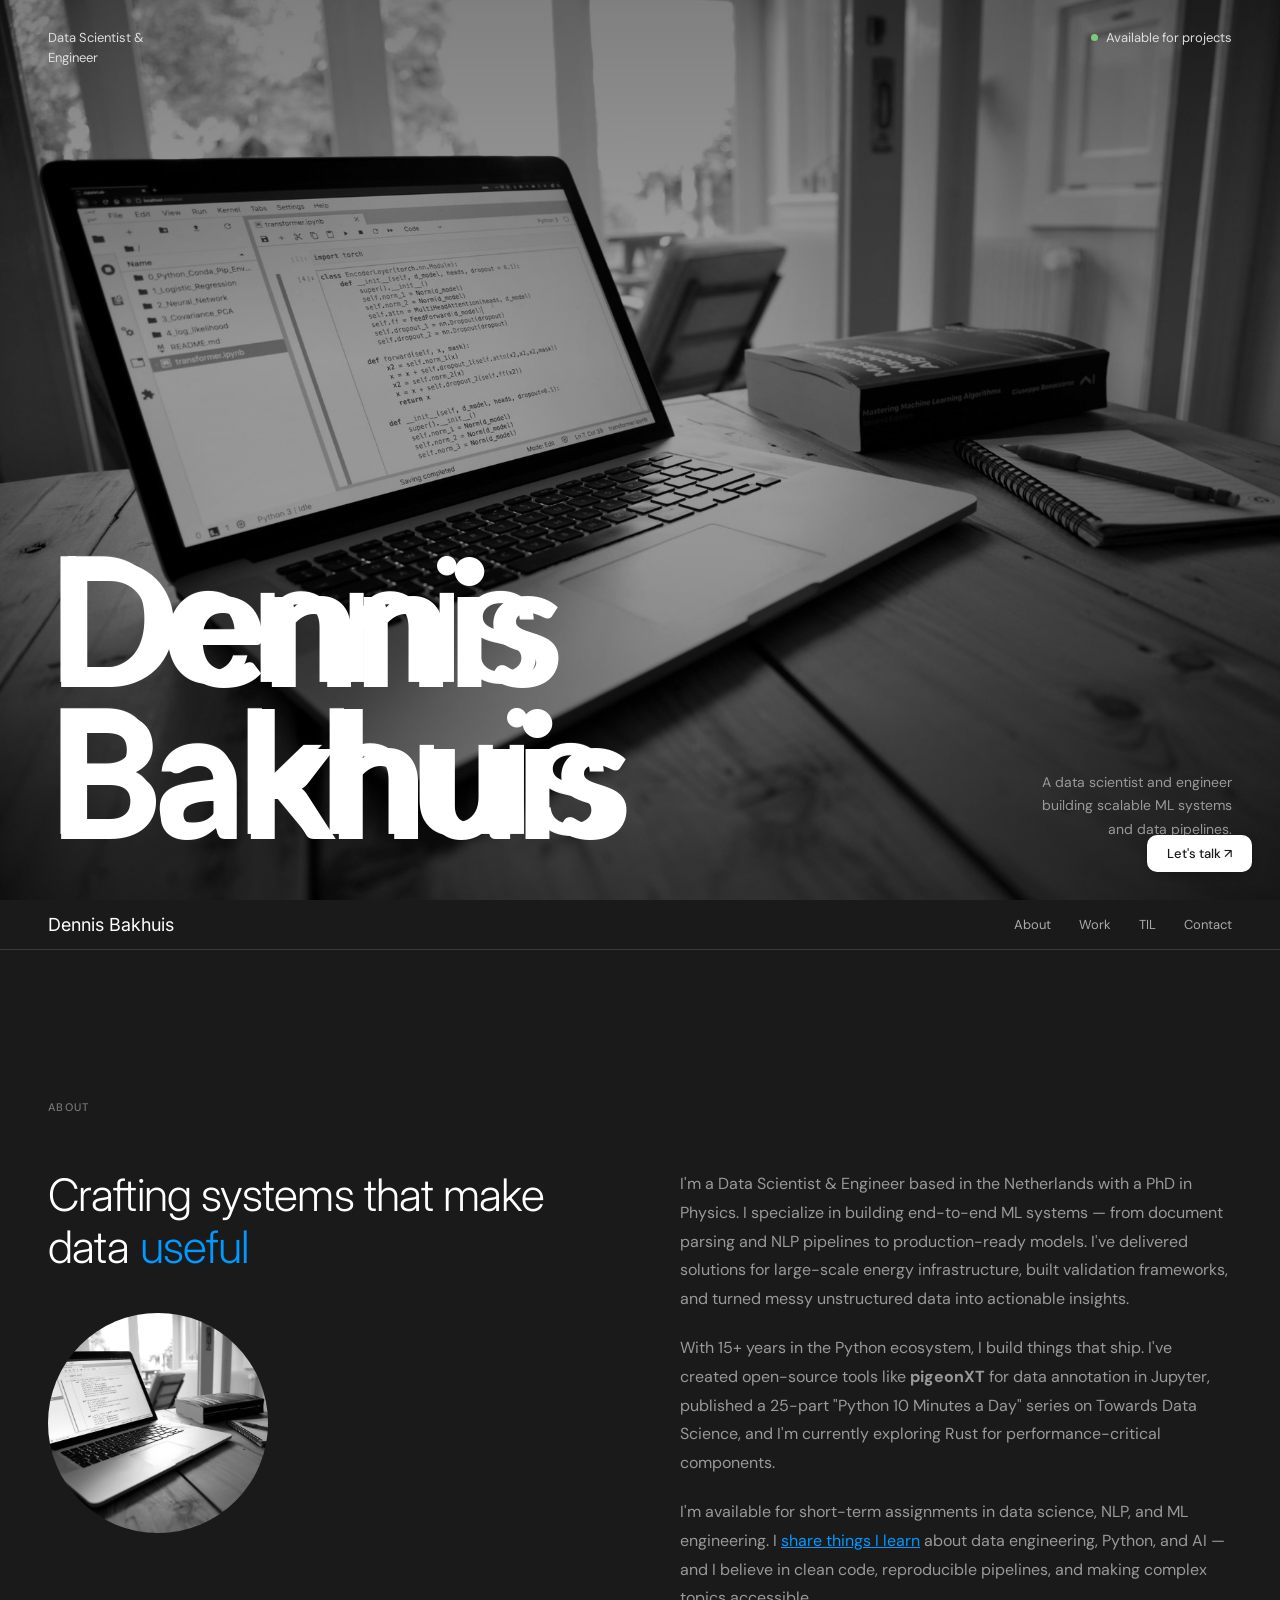
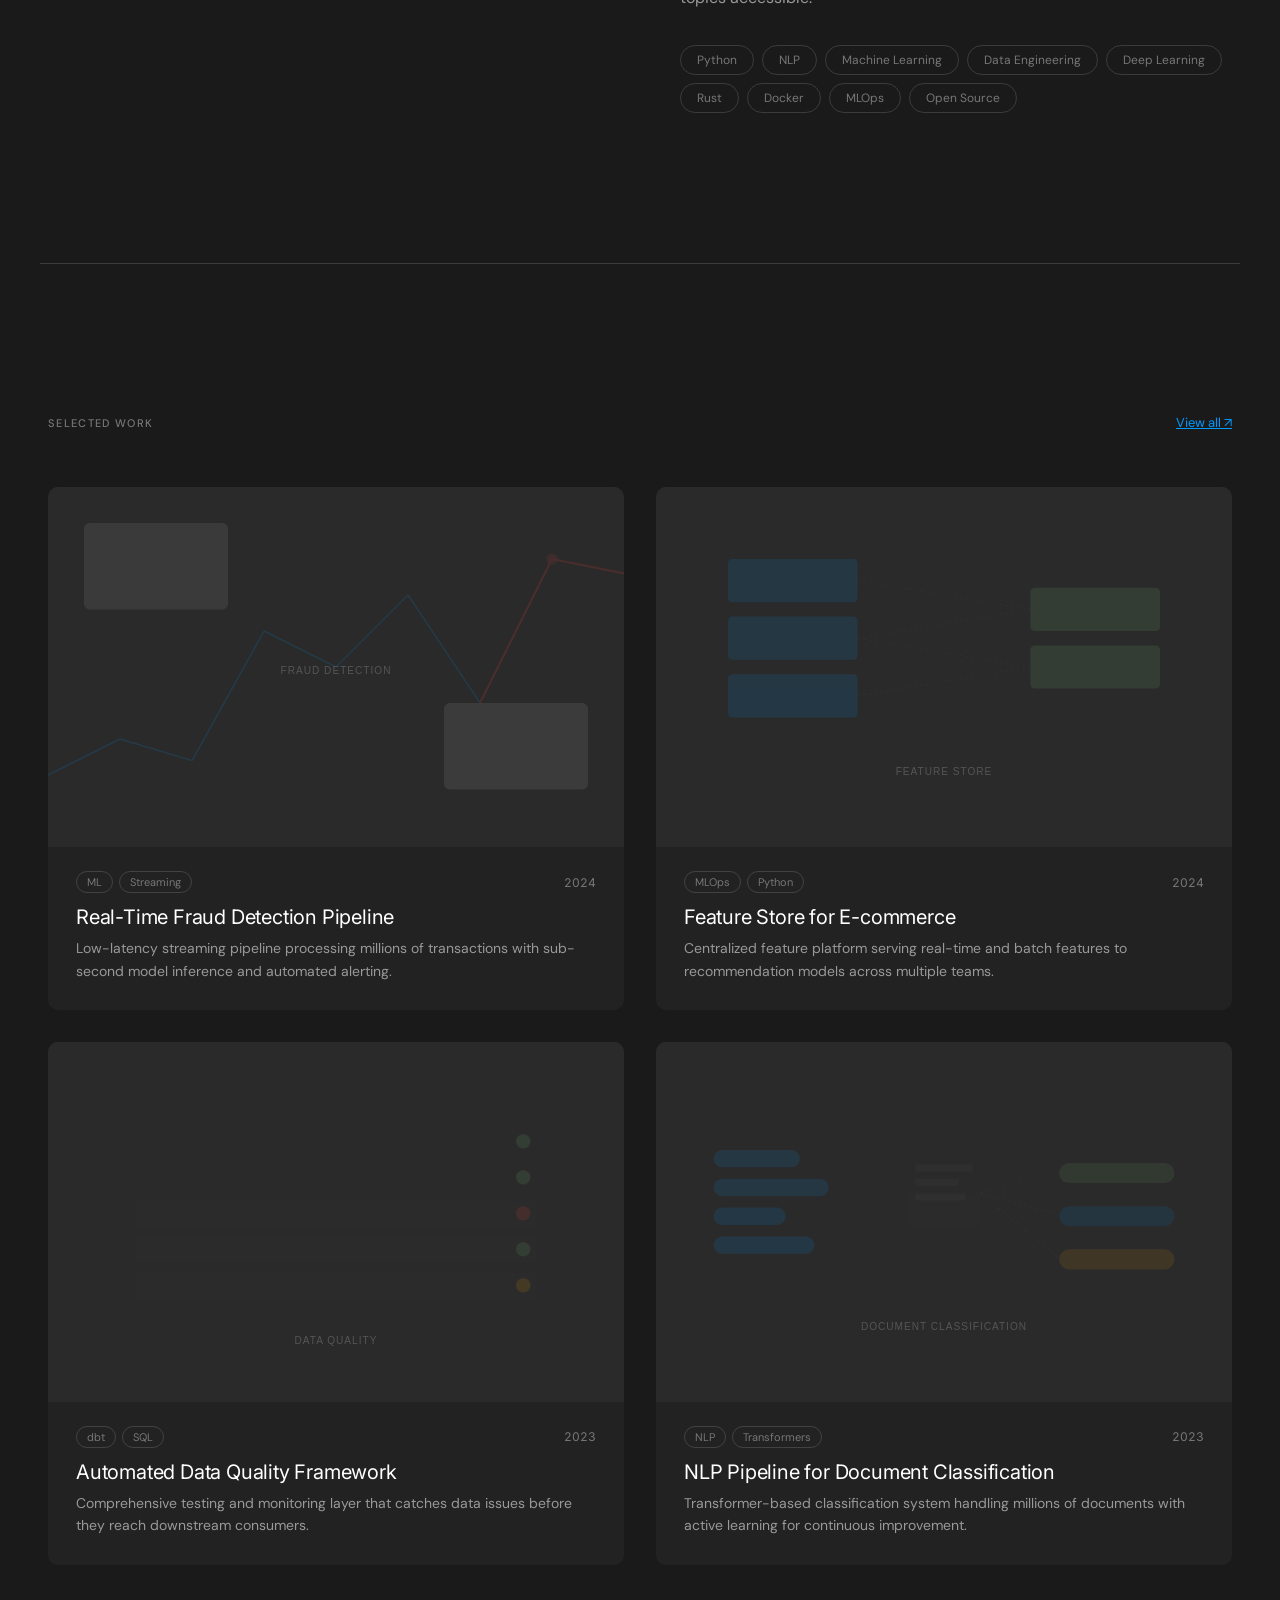
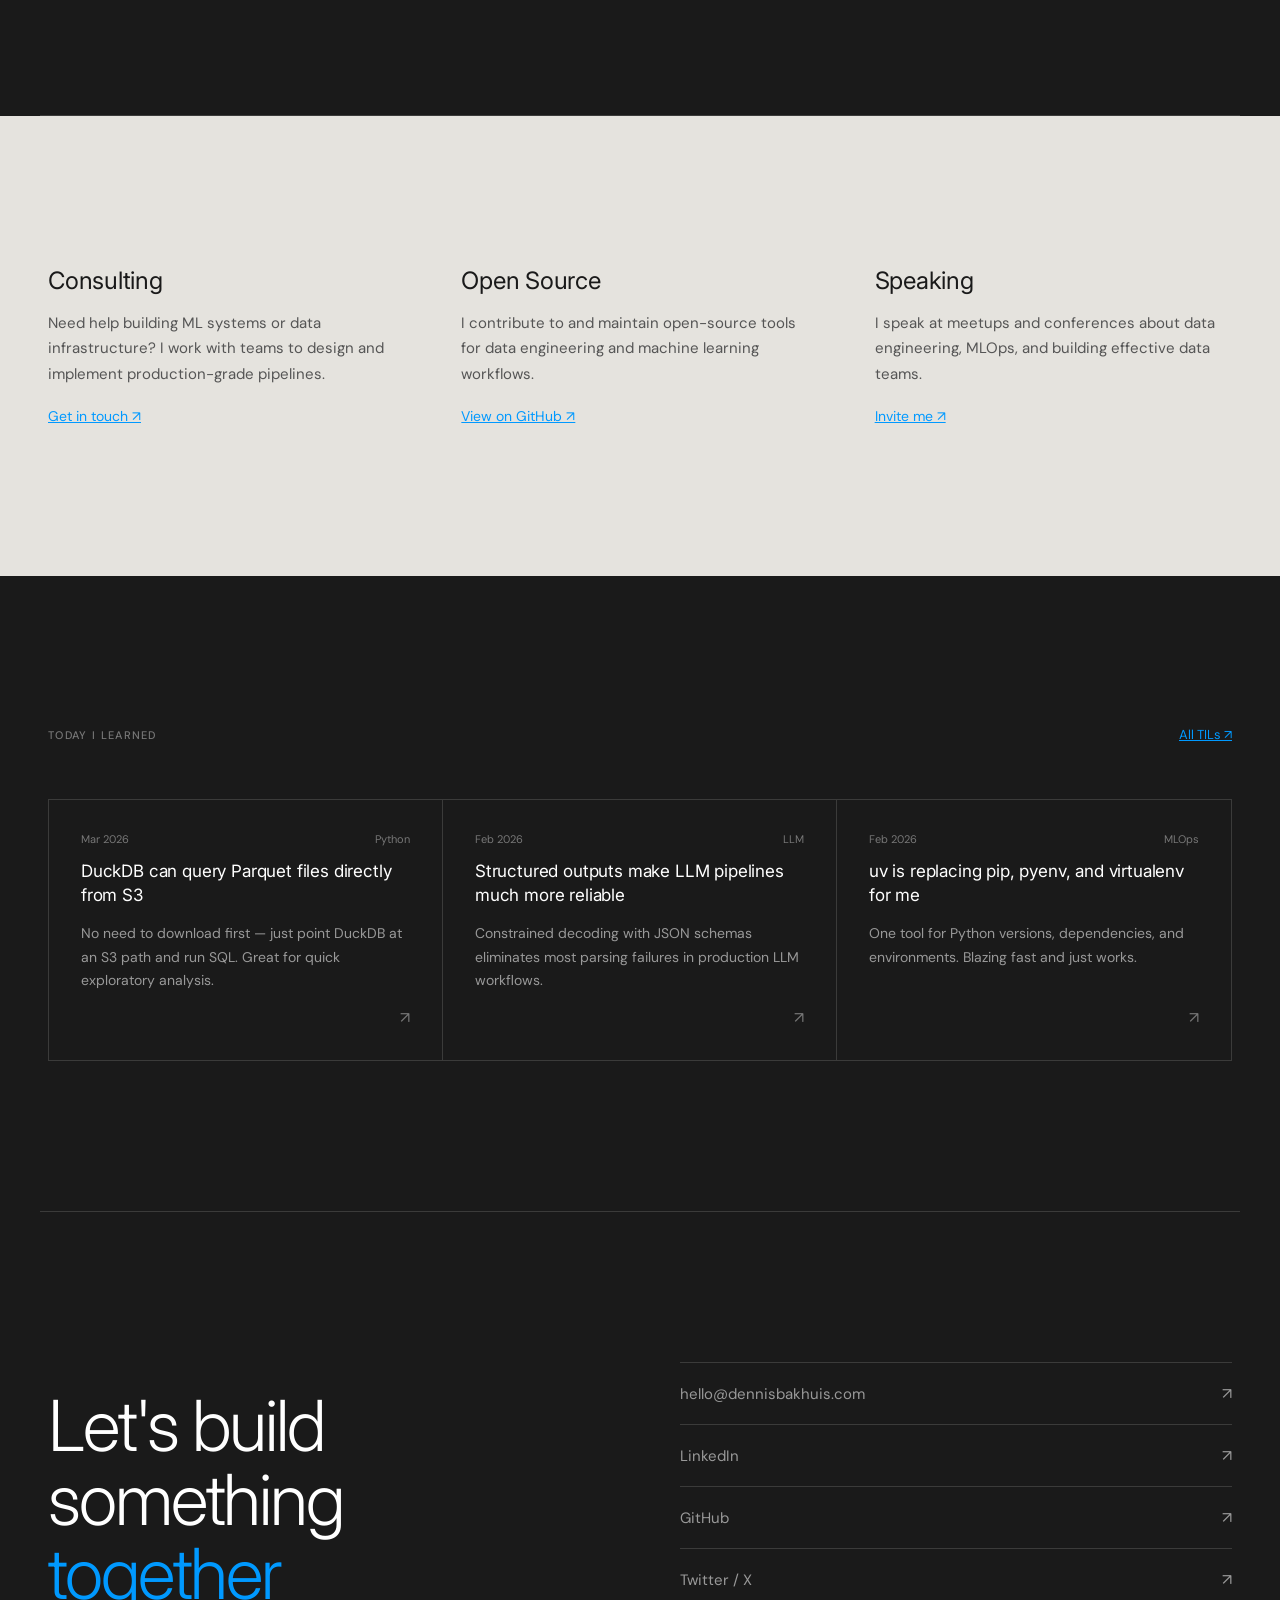
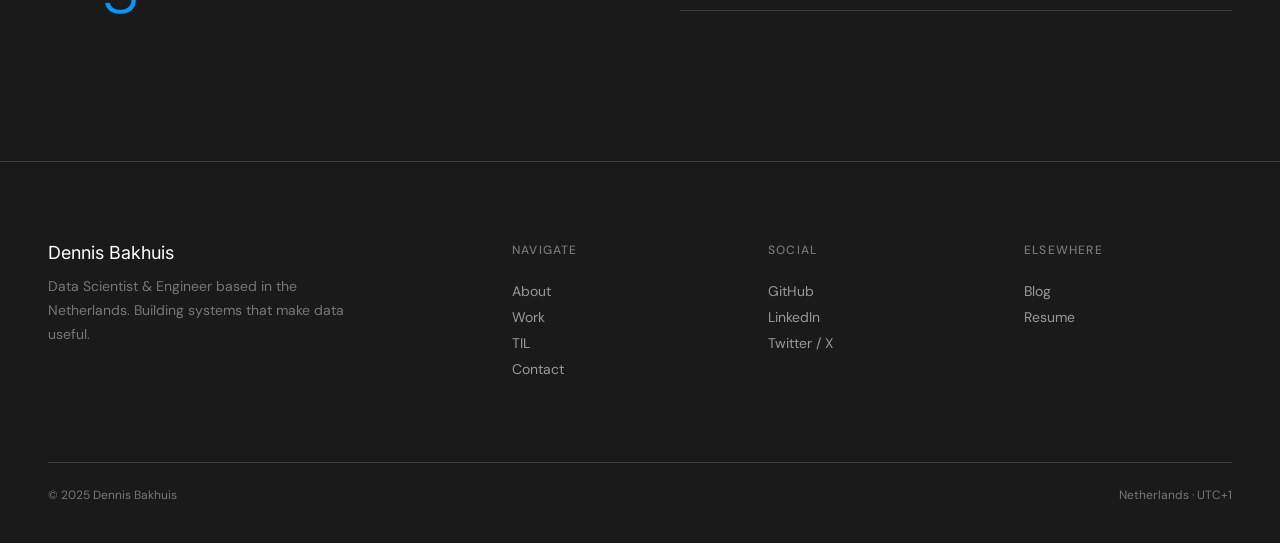
==== index.html @ e7765fc8 "Fix floating name Y position to use offset within nav element The navEndY was using absolute viewpor" ====
<!DOCTYPE html>
<html lang="en">
<head>
  <meta charset="UTF-8">
  <meta name="viewport" content="width=device-width, initial-scale=1.0">
  <title>Dennis Bakhuis</title>
  <link rel="preconnect" href="https://fonts.googleapis.com">
  <link href="https://fonts.googleapis.com/css2?family=DM+Sans:ital,wght@0,300;0,400;0,500;0,600;1,300&family=Inter:wght@300;400;500;600&family=Lato:wght@900&display=swap" rel="stylesheet">

  <style>
    *, *::before, *::after { margin: 0; padding: 0; box-sizing: border-box; }

    :root {
      --bg:      #1a1a1a;
      --bg-alt:  #222;
      --text:    #fff;
      --muted:   #777;
      --dim:     #999;
      --border:  rgba(229, 227, 222, 0.16);
      --accent:  #09f;
      --warm:    #e5e3de;
    }

    html { scroll-behavior: smooth; }

    body {
      background: #000;
      color: var(--text);
      font-family: 'DM Sans', -apple-system, BlinkMacSystemFont, sans-serif;
      -webkit-font-smoothing: antialiased;
      overflow-x: hidden;
    }

    a { color: inherit; text-decoration: none; }

    /* ─────────────────────────────────────────
       INTRO OVERLAY
    ───────────────────────────────────────── */
    .intro {
      position: fixed;
      inset: 0;
      z-index: 300;
      background: #fff;
      display: flex;
      align-items: center;
      justify-content: center;
      pointer-events: none;
      animation: introOut 0.5s ease-in 1.05s forwards;
    }

    .intro-name {
      font-family: 'Lato', sans-serif;
      font-size: clamp(28px, 5.5vw, 80px);
      font-weight: 900;
      letter-spacing: -0.03em;
      color: #111;
    }

    @keyframes introOut {
      to { opacity: 0; visibility: hidden; }
    }

    /* ─────────────────────────────────────────
       HERO
    ───────────────────────────────────────── */
    .hero {
      position: relative;
      height: 100vh;
      overflow: hidden;
      background: #000;
    }

    .strips {
      position: absolute;
      inset: 0;
      display: flex;
      gap: 0;
      z-index: 1;
    }

    .strip {
      flex: 1;
      height: 100%;
      overflow: hidden;
      transform: translateY(100%);
      position: relative;
    }

    .strip-img {
      position: absolute;
      top: 0;
      width: 300%;
      height: 100%;
      background: url('images/bg1.jpg') top left / cover no-repeat;
    }

    .strip:nth-child(1) .strip-img { left: 0; }
    .strip:nth-child(2) .strip-img { left: -100%; }
    .strip:nth-child(3) .strip-img { left: -200%; }

    .strips::after {
      content: '';
      position: absolute;
      inset: 0;
      z-index: 1;
      pointer-events: none;
      background: linear-gradient(
        to bottom,
        rgba(0, 0, 0, 0.5) 0%,
        rgba(0, 0, 0, 0.35) 40%,
        rgba(0, 0, 0, 0.55) 100%
      );
    }

    .strip:nth-child(1) {
      animation: stripUp 1.1s cubic-bezier(0.16, 1, 0.3, 1) 0.7s forwards;
    }
    .strip:nth-child(2) {
      animation: stripUp 1.1s cubic-bezier(0.16, 1, 0.3, 1) 1.15s forwards;
    }
    .strip:nth-child(3) {
      animation: stripUp 1.1s cubic-bezier(0.16, 1, 0.3, 1) 1.6s forwards;
    }

    @keyframes stripUp {
      to { transform: translateY(0); }
    }

    @keyframes stripRight {
      to { transform: translateX(0); }
    }

    /* Portrait: horizontal strips sliding from right to left */
    @media (orientation: portrait) {
      .strips {
        flex-direction: column;
      }
      .strip {
        flex: 1;
        width: 100%;
        height: auto;
        transform: translateX(100%);
      }
      .strip-img {
        width: 100%;
        height: 300%;
        top: 0;
        left: 0 !important;
      }
      .strip:nth-child(1) .strip-img { top: 0; }
      .strip:nth-child(2) .strip-img { top: -100%; }
      .strip:nth-child(3) .strip-img { top: -200%; }
      .strip:nth-child(1) { animation-name: stripRight; }
      .strip:nth-child(2) { animation-name: stripRight; }
      .strip:nth-child(3) { animation-name: stripRight; }
    }

    .hero-inner {
      position: absolute;
      inset: 0;
      z-index: 3;
      display: flex;
      flex-direction: column;
      justify-content: space-between;
      padding: 28px 48px 52px;
      max-width: 1296px;
      margin: 0 auto;
      opacity: 0;
      animation: fadeIn 0.8s ease 2.1s forwards;
    }

    @keyframes fadeIn {
      to { opacity: 1; }
    }

    /* ── Floating name (scroll transition) ── */
    .floating-name {
      position: fixed;
      top: 0;
      left: 0;
      z-index: 200;
      font-family: 'Inter', sans-serif;
      letter-spacing: -0.03em;
      color: var(--text);
      pointer-events: none;
      transform-origin: top left;
      will-change: transform;
      opacity: 0;
      animation: fadeIn 0.8s ease 2.1s forwards;
    }

    .floating-name .fn-line {
      display: block;
      white-space: nowrap;
    }

    body.fn-active .hero-name {
      visibility: hidden;
    }

    body.fn-active .nav-name {
      visibility: hidden;
    }

    /* ── Status bar ── */
    .status-bar {
      display: flex;
      justify-content: space-between;
      align-items: flex-start;
      font-size: 13px;
      color: #ddd;
      font-weight: 400;
      line-height: 1.5;
    }

    .status-avail {
      display: flex;
      align-items: center;
      gap: 8px;
      white-space: nowrap;
    }

    .dot {
      width: 7px; height: 7px;
      border-radius: 50%;
      background: #7ec87e;
      flex-shrink: 0;
      animation: pulse 2.5s ease-in-out infinite;
    }

    @keyframes pulse {
      0%, 100% { opacity: 1; }
      50%       { opacity: 0.35; }
    }

    /* ── Bottom: big name + tagline ── */
    .hero-bottom {
      display: flex;
      justify-content: space-between;
      align-items: flex-end;
    }

    .hero-name {
      font-family: 'Lato', sans-serif;
      font-size: clamp(72px, 13.5vw, 218px);
      font-weight: 900;
      line-height: 0.88;
      letter-spacing: -0.03em;
      color: var(--text);
    }

    .hero-tagline {
      font-size: 14px;
      color: var(--dim);
      line-height: 1.7;
      max-width: 280px;
      text-align: right;
      align-self: flex-end;
      margin-bottom: 6px;
    }


    /* ─────────────────────────────────────────
       PAGE
    ───────────────────────────────────────── */
    .page { background: var(--bg); }

    .container {
      max-width: 1200px;
      margin: 0 auto;
    }

    /* ── Sticky nav ── */
    .page-nav {
      position: sticky;
      top: 0;
      z-index: 50;
      background: var(--bg);
      border-bottom: 1px solid var(--border);
      padding: 14px 48px;
      font-size: 13px;
      color: var(--muted);
    }

    .page-nav .container {
      display: flex;
      justify-content: space-between;
      align-items: center;
    }

    .page-nav .nav-name {
      font-weight: 400;
      color: #fff;
      font-size: 1.385em;
      font-family: 'Inter', sans-serif;
    }

    .page-nav .nav-links { display: flex; gap: 28px; }
    .page-nav a { color: #aaa; transition: color 0.2s; }
    .page-nav a:hover { color: var(--text); }

    /* ── Divider ── */
    hr {
      border: none;
      border-top: 1px solid var(--border);
      max-width: 1200px;
      margin: 0 auto;
    }

    /* ── Sections ── */
    section { padding: 150px 48px; }
    section > .container { max-width: 1200px; margin: 0 auto; }

    .label {
      font-size: 11px;
      font-weight: 500;
      letter-spacing: 0.12em;
      text-transform: uppercase;
      color: var(--muted);
      margin-bottom: 56px;
    }

    /* ─────────────────────────────────────────
       ABOUT
    ───────────────────────────────────────── */
    .about-grid {
      display: grid;
      grid-template-columns: 1fr 1fr;
      gap: 80px;
      align-items: start;
    }

    .about-left h2 {
      font-family: 'Inter', sans-serif;
      font-size: clamp(32px, 3.5vw, 56px);
      font-weight: 300;
      line-height: 1.15;
      letter-spacing: -0.02em;
    }

    .about-left h2 span {
      color: var(--accent);
    }

    .about-portrait {
      width: 220px;
      height: 220px;
      border-radius: 50%;
      overflow: hidden;
      margin-top: 40px;
      background: var(--bg-alt);
    }

    .about-portrait img {
      width: 100%;
      height: 100%;
      object-fit: cover;
      filter: grayscale(100%);
    }

    .about-right p {
      font-size: 16px;
      line-height: 1.8;
      color: var(--dim);
      margin-bottom: 20px;
    }

    .about-right p a {
      color: var(--accent);
      text-decoration: underline;
    }

    .skills {
      display: flex;
      flex-wrap: wrap;
      gap: 8px;
      margin-top: 32px;
    }

    .skill {
      font-size: 12px;
      color: var(--muted);
      border: 1px solid var(--border);
      padding: 6px 16px;
      border-radius: 100px;
      transition: border-color 0.2s, color 0.2s;
    }

    .skill:hover {
      border-color: var(--dim);
      color: var(--text);
    }

    /* ─────────────────────────────────────────
       WORK
    ───────────────────────────────────────── */
    .section-header {
      display: flex;
      justify-content: space-between;
      align-items: center;
      margin-bottom: 56px;
    }

    .section-header .label { margin-bottom: 0; }

    .view-all {
      font-size: 13px;
      color: var(--accent);
      text-decoration: underline;
      transition: color 0.2s;
    }

    .view-all:hover { color: var(--text); }

    .work-grid {
      display: grid;
      grid-template-columns: repeat(2, 1fr);
      gap: 32px;
    }

    .work-card {
      background: var(--bg-alt);
      border-radius: 10px;
      overflow: hidden;
      transition: transform 0.3s ease, box-shadow 0.3s ease;
      cursor: pointer;
    }

    .work-card:hover {
      transform: translateY(-4px);
      box-shadow: 0 12px 40px rgba(0,0,0,0.4);
    }

    .work-card-image {
      width: 100%;
      aspect-ratio: 16 / 10;
      overflow: hidden;
    }

    .work-card-image img {
      width: 100%;
      height: 100%;
      object-fit: cover;
      transition: transform 0.4s ease;
    }

    .work-card:hover .work-card-image img {
      transform: scale(1.03);
    }

    .work-card-body {
      padding: 24px 28px 28px;
    }

    .work-card-meta {
      display: flex;
      justify-content: space-between;
      align-items: center;
      margin-bottom: 12px;
    }

    .work-card-meta .chips { display: flex; gap: 6px; }

    .chip {
      font-size: 11px;
      color: var(--muted);
      border: 1px solid var(--border);
      padding: 3px 10px;
      border-radius: 100px;
    }

    .work-card-meta .year {
      font-size: 12px;
      color: var(--muted);
      font-family: 'Inter', monospace;
      font-variant-numeric: tabular-nums;
    }

    .work-card h3 {
      font-family: 'Inter', sans-serif;
      font-size: 20px;
      font-weight: 400;
      letter-spacing: -0.01em;
      margin-bottom: 8px;
    }

    .work-card p {
      font-size: 14px;
      line-height: 1.6;
      color: var(--dim);
    }

    /* ─────────────────────────────────────────
       CTA / HIGHLIGHT SECTION (warm beige)
    ───────────────────────────────────────── */
    .cta-section {
      background: var(--warm);
      color: #1a1a1a;
      padding: 150px 48px;
    }

    .cta-inner {
      max-width: 1200px;
      margin: 0 auto;
      display: grid;
      grid-template-columns: repeat(3, 1fr);
      gap: 56px;
    }

    .cta-card h3 {
      font-family: 'Inter', sans-serif;
      font-size: 24px;
      font-weight: 400;
      letter-spacing: -0.01em;
      margin-bottom: 16px;
    }

    .cta-card p {
      font-size: 15px;
      line-height: 1.7;
      color: #555;
    }

    .cta-card a {
      display: inline-block;
      margin-top: 20px;
      font-size: 14px;
      color: var(--accent);
      text-decoration: underline;
    }

    .cta-card a:hover { color: #1a1a1a; }

    /* ─────────────────────────────────────────
       TIL (TODAY I LEARNED)
    ───────────────────────────────────────── */
    .writing-grid {
      display: grid;
      grid-template-columns: repeat(3, 1fr);
      border: 1px solid var(--border);
    }

    .writing-card {
      padding: 32px;
      display: flex;
      flex-direction: column;
      gap: 14px;
      border-right: 1px solid var(--border);
      cursor: pointer;
      transition: background 0.2s;
    }

    .writing-card:last-child { border-right: none; }
    .writing-card:hover { background: rgba(255,255,255,0.03); }

    .card-meta {
      display: flex;
      justify-content: space-between;
      font-size: 11px;
      color: var(--muted);
    }

    .writing-card h3 {
      font-family: 'Inter', sans-serif;
      font-size: 17px;
      font-weight: 400;
      line-height: 1.4;
      letter-spacing: -0.01em;
    }

    .writing-card p {
      font-size: 14px;
      color: var(--dim);
      line-height: 1.7;
    }

    .card-arrow {
      margin-top: auto;
      font-size: 16px;
      color: var(--muted);
      align-self: flex-end;
      transition: transform 0.2s;
    }

    .writing-card:hover .card-arrow { transform: translate(3px, -3px); }

    /* ─────────────────────────────────────────
       CONTACT
    ───────────────────────────────────────── */
    .contact-grid {
      display: grid;
      grid-template-columns: 1fr 1fr;
      gap: 80px;
      align-items: end;
    }

    .contact-grid h2 {
      font-family: 'Inter', sans-serif;
      font-size: clamp(40px, 5.5vw, 80px);
      font-weight: 300;
      line-height: 1.05;
      letter-spacing: -0.03em;
    }

    .contact-grid h2 span { color: var(--accent); }

    .contact-links { display: flex; flex-direction: column; }

    .contact-link {
      display: flex;
      justify-content: space-between;
      align-items: center;
      padding: 20px 0;
      border-top: 1px solid var(--border);
      font-size: 15px;
      color: var(--dim);
      transition: color 0.2s;
    }

    .contact-link:last-child { border-bottom: 1px solid var(--border); }
    .contact-link:hover { color: var(--text); }

    .contact-link .arrow {
      font-size: 16px;
      transition: transform 0.2s;
    }

    .contact-link:hover .arrow { transform: translate(3px, -3px); }

    /* ─────────────────────────────────────────
       FOOTER
    ───────────────────────────────────────── */
    footer {
      padding: 80px 48px 40px;
      border-top: 1px solid var(--border);
      background: var(--bg);
    }

    footer .container {
      max-width: 1200px;
      margin: 0 auto;
    }

    .footer-top {
      display: grid;
      grid-template-columns: 2fr 1fr 1fr 1fr;
      gap: 48px;
      margin-bottom: 80px;
    }

    .footer-brand h3 {
      font-family: 'Inter', sans-serif;
      font-size: 18px;
      font-weight: 400;
      margin-bottom: 12px;
    }

    .footer-brand p {
      font-size: 14px;
      color: var(--muted);
      line-height: 1.7;
      max-width: 300px;
    }

    .footer-col h4 {
      font-size: 12px;
      font-weight: 500;
      letter-spacing: 0.1em;
      text-transform: uppercase;
      color: var(--muted);
      margin-bottom: 20px;
    }

    .footer-col a {
      display: block;
      font-size: 14px;
      color: var(--dim);
      padding: 4px 0;
      transition: color 0.2s;
    }

    .footer-col a:hover { color: var(--text); }

    .footer-bottom {
      display: flex;
      justify-content: space-between;
      align-items: center;
      padding-top: 24px;
      border-top: 1px solid var(--border);
      font-size: 12px;
      color: var(--muted);
    }

    .footer-bottom a {
      color: var(--accent);
      text-decoration: underline;
    }

    /* ─────────────────────────────────────────
       FIXED CTA BUTTON (bottom-right)
    ───────────────────────────────────────── */
    .fixed-cta {
      position: fixed;
      bottom: 28px;
      right: 28px;
      z-index: 100;
      background: #fff;
      color: #1a1a1a;
      font-size: 13px;
      font-weight: 500;
      padding: 10px 20px;
      border-radius: 10px;
      box-shadow: 0 2px 8px rgba(0,0,0,0.25);
      text-decoration: none;
      transition: transform 0.2s, box-shadow 0.2s;
      opacity: 0;
      animation: fadeIn 0.5s ease 3s forwards;
    }

    .fixed-cta:hover {
      transform: translateY(-2px);
      box-shadow: 0 4px 16px rgba(0,0,0,0.35);
    }

    /* ─────────────────────────────────────────
       SCROLL ANIMATIONS
    ───────────────────────────────────────── */
    .reveal {
      opacity: 0;
      transform: translateY(30px);
      transition: opacity 0.7s ease, transform 0.7s ease;
    }

    .reveal.visible {
      opacity: 1;
      transform: translateY(0);
    }

    /* ─────────────────────────────────────────
       RESPONSIVE
    ───────────────────────────────────────── */
    @media (max-width: 1200px) {
      .work-grid { grid-template-columns: repeat(2, 1fr); }
      .cta-inner { gap: 40px; }
    }

    @media (max-width: 810px) {
      section { padding: 100px 32px; }
      .cta-section { padding: 100px 32px; }
      hr { margin: 0 auto; }
      .page-nav { padding: 14px 32px; }
      .page-nav .nav-links { display: none; }
      .hero-inner { padding: 24px 32px 44px; }

      .about-grid { grid-template-columns: 1fr; gap: 40px; }
      .work-grid { grid-template-columns: 1fr; }
      .writing-grid { grid-template-columns: 1fr; }
      .writing-card { border-right: none; border-bottom: 1px solid var(--border); }
      .writing-card:last-child { border-bottom: none; }
      .contact-grid { grid-template-columns: 1fr; gap: 40px; }
      .cta-inner { grid-template-columns: 1fr; gap: 48px; }
      .footer-top { grid-template-columns: 1fr 1fr; gap: 40px; }
    }

    @media (max-width: 600px) {
      .hero-inner { padding: 20px 24px 40px; }
      .hero-name  { font-size: clamp(52px, 14vw, 100px); }
      .hero-tagline { display: none; }

      section { padding: 80px 24px; }
      .cta-section { padding: 80px 24px; }
      hr { margin: 0 auto; }
      .page-nav { padding: 14px 24px; }

      .footer-top { grid-template-columns: 1fr; gap: 32px; }
      footer { padding: 48px 24px 32px; }
      .footer-bottom { flex-direction: column; gap: 8px; }

      .fixed-cta { bottom: 16px; right: 16px; }
    }
  </style>
</head>
<body>

  <!-- ── Intro overlay ── -->
  <div class="intro">
    <span class="intro-name">Dennis Bakhuis</span>
  </div>

  <!-- ── Hero ── -->
  <div class="hero">
    <div class="strips">
      <div class="strip"><div class="strip-img"></div></div>
      <div class="strip"><div class="strip-img"></div></div>
      <div class="strip"><div class="strip-img"></div></div>
    </div>

    <div class="hero-inner">
      <div class="status-bar">
        <span class="status-role">Data Scientist &amp;<br>Engineer</span>
        <span class="status-avail"><span class="dot"></span>Available for projects</span>
      </div>

      <div class="hero-bottom">
        <h1 class="hero-name">Dennis<br>Bakhuis</h1>
        <p class="hero-tagline">A data scientist and engineer<br>building scalable ML systems<br>and data pipelines.</p>
      </div>
    </div>

  </div>

  <!-- ── Floating name for scroll transition ── -->
  <div class="floating-name">
    <span class="fn-line fn-line1">Dennis</span>
    <span class="fn-line fn-line2">Bakhuis</span>
  </div>

  <!-- ── Page content ── -->
  <div class="page">

    <nav class="page-nav">
      <div class="container">
        <span class="nav-name">Dennis Bakhuis</span>
        <div class="nav-links">
          <a href="#about">About</a>
          <a href="#work">Work</a>
          <a href="#til">TIL</a>
          <a href="#contact">Contact</a>
        </div>
      </div>
    </nav>

    <!-- ── About ── -->
    <section id="about">
      <div class="container">
      <div class="label reveal">About</div>
      <div class="about-grid">
        <div class="about-left reveal">
          <h2>Crafting systems that make data <span>useful</span></h2>
          <div class="about-portrait">
            <img src="images/bg1.jpg" alt="Dennis Bakhuis">
          </div>
        </div>
        <div class="about-right reveal">
          <p>I'm a Data Scientist &amp; Engineer based in the Netherlands with a PhD in Physics. I specialize in building end-to-end ML systems — from document parsing and NLP pipelines to production-ready models. I've delivered solutions for large-scale energy infrastructure, built validation frameworks, and turned messy unstructured data into actionable insights.</p>
          <p>With 15+ years in the Python ecosystem, I build things that ship. I've created open-source tools like <strong>pigeonXT</strong> for data annotation in Jupyter, published a 25-part "Python 10 Minutes a Day" series on Towards Data Science, and I'm currently exploring Rust for performance-critical components.</p>
          <p>I'm available for short-term assignments in data science, NLP, and ML engineering. I <a href="#til">share things I learn</a> about data engineering, Python, and AI — and I believe in clean code, reproducible pipelines, and making complex topics accessible.</p>
          <div class="skills">
            <span class="skill">Python</span>
            <span class="skill">NLP</span>
            <span class="skill">Machine Learning</span>
            <span class="skill">Data Engineering</span>
            <span class="skill">Deep Learning</span>
            <span class="skill">Rust</span>
            <span class="skill">Docker</span>
            <span class="skill">MLOps</span>
            <span class="skill">Open Source</span>
          </div>
        </div>
      </div>
      </div>
    </section>

    <hr>

    <!-- ── Work ── -->
    <section id="work">
      <div class="container">
      <div class="section-header reveal">
        <div class="label">Selected Work</div>
        <a href="#" class="view-all">View all ↗</a>
      </div>
      <div class="work-grid">
        <div class="work-card reveal">
          <div class="work-card-image">
            <img src="images/work-fraud.svg" alt="Fraud Detection Pipeline">
          </div>
          <div class="work-card-body">
            <div class="work-card-meta">
              <div class="chips"><span class="chip">ML</span><span class="chip">Streaming</span></div>
              <span class="year">2024</span>
            </div>
            <h3>Real-Time Fraud Detection Pipeline</h3>
            <p>Low-latency streaming pipeline processing millions of transactions with sub-second model inference and automated alerting.</p>
          </div>
        </div>
        <div class="work-card reveal">
          <div class="work-card-image">
            <img src="images/work-features.svg" alt="Feature Store">
          </div>
          <div class="work-card-body">
            <div class="work-card-meta">
              <div class="chips"><span class="chip">MLOps</span><span class="chip">Python</span></div>
              <span class="year">2024</span>
            </div>
            <h3>Feature Store for E-commerce</h3>
            <p>Centralized feature platform serving real-time and batch features to recommendation models across multiple teams.</p>
          </div>
        </div>
        <div class="work-card reveal">
          <div class="work-card-image">
            <img src="images/work-quality.svg" alt="Data Quality Framework">
          </div>
          <div class="work-card-body">
            <div class="work-card-meta">
              <div class="chips"><span class="chip">dbt</span><span class="chip">SQL</span></div>
              <span class="year">2023</span>
            </div>
            <h3>Automated Data Quality Framework</h3>
            <p>Comprehensive testing and monitoring layer that catches data issues before they reach downstream consumers.</p>
          </div>
        </div>
        <div class="work-card reveal">
          <div class="work-card-image">
            <img src="images/work-nlp.svg" alt="NLP Pipeline">
          </div>
          <div class="work-card-body">
            <div class="work-card-meta">
              <div class="chips"><span class="chip">NLP</span><span class="chip">Transformers</span></div>
              <span class="year">2023</span>
            </div>
            <h3>NLP Pipeline for Document Classification</h3>
            <p>Transformer-based classification system handling millions of documents with active learning for continuous improvement.</p>
          </div>
        </div>
      </div>
      </div>
    </section>

    <hr>

    <!-- ── CTA / Highlight section (warm beige) ── -->
    <div class="cta-section">
      <div class="cta-inner">
        <div class="cta-card reveal">
          <h3>Consulting</h3>
          <p>Need help building ML systems or data infrastructure? I work with teams to design and implement production-grade pipelines.</p>
          <a href="#contact">Get in touch ↗</a>
        </div>
        <div class="cta-card reveal">
          <h3>Open Source</h3>
          <p>I contribute to and maintain open-source tools for data engineering and machine learning workflows.</p>
          <a href="https://github.com/dennisbakhuis" target="_blank" rel="noopener">View on GitHub ↗</a>
        </div>
        <div class="cta-card reveal">
          <h3>Speaking</h3>
          <p>I speak at meetups and conferences about data engineering, MLOps, and building effective data teams.</p>
          <a href="#contact">Invite me ↗</a>
        </div>
      </div>
    </div>

    <!-- ── TIL (Today I Learned) ── -->
    <section id="til">
      <div class="container">
      <div class="section-header reveal">
        <div class="label">Today I Learned</div>
        <a href="#" class="view-all">All TILs ↗</a>
      </div>
      <div class="writing-grid reveal">
        <div class="writing-card">
          <div class="card-meta"><span>Mar 2026</span><span>Python</span></div>
          <h3>DuckDB can query Parquet files directly from S3</h3>
          <p>No need to download first — just point DuckDB at an S3 path and run SQL. Great for quick exploratory analysis.</p>
          <span class="card-arrow">↗</span>
        </div>
        <div class="writing-card">
          <div class="card-meta"><span>Feb 2026</span><span>LLM</span></div>
          <h3>Structured outputs make LLM pipelines much more reliable</h3>
          <p>Constrained decoding with JSON schemas eliminates most parsing failures in production LLM workflows.</p>
          <span class="card-arrow">↗</span>
        </div>
        <div class="writing-card">
          <div class="card-meta"><span>Feb 2026</span><span>MLOps</span></div>
          <h3>uv is replacing pip, pyenv, and virtualenv for me</h3>
          <p>One tool for Python versions, dependencies, and environments. Blazing fast and just works.</p>
          <span class="card-arrow">↗</span>
        </div>
      </div>
      </div>
    </section>

    <hr>

    <!-- ── Contact ── -->
    <section id="contact">
      <div class="container">
      <div class="contact-grid reveal">
        <h2>Let's build<br>something<br><span>together</span></h2>
        <div class="contact-links">
          <a class="contact-link" href="mailto:hello@dennisbakhuis.com">
            <span>hello@dennisbakhuis.com</span><span class="arrow">↗</span>
          </a>
          <a class="contact-link" href="https://linkedin.com/in/dennisbakhuis" target="_blank" rel="noopener">
            <span>LinkedIn</span><span class="arrow">↗</span>
          </a>
          <a class="contact-link" href="https://github.com/dennisbakhuis" target="_blank" rel="noopener">
            <span>GitHub</span><span class="arrow">↗</span>
          </a>
          <a class="contact-link" href="https://twitter.com/dennisbakhuis" target="_blank" rel="noopener">
            <span>Twitter / X</span><span class="arrow">↗</span>
          </a>
        </div>
      </div>
      </div>
    </section>

    <!-- ── Footer ── -->
    <footer>
      <div class="container">
      <div class="footer-top">
        <div class="footer-brand">
          <h3>Dennis Bakhuis</h3>
          <p>Data Scientist & Engineer based in the Netherlands. Building systems that make data useful.</p>
        </div>
        <div class="footer-col">
          <h4>Navigate</h4>
          <a href="#about">About</a>
          <a href="#work">Work</a>
          <a href="#til">TIL</a>
          <a href="#contact">Contact</a>
        </div>
        <div class="footer-col">
          <h4>Social</h4>
          <a href="https://github.com/dennisbakhuis" target="_blank" rel="noopener">GitHub</a>
          <a href="https://linkedin.com/in/dennisbakhuis" target="_blank" rel="noopener">LinkedIn</a>
          <a href="https://twitter.com/dennisbakhuis" target="_blank" rel="noopener">Twitter / X</a>
        </div>
        <div class="footer-col">
          <h4>Elsewhere</h4>
          <a href="#">Blog</a>
          <a href="#">Resume</a>
        </div>
      </div>
      <div class="footer-bottom">
        <span>© 2025 Dennis Bakhuis</span>
        <span>Netherlands · UTC+1</span>
      </div>
      </div>
    </footer>

  </div>

  <!-- ── Fixed CTA button ── -->
  <a class="fixed-cta" href="#contact">Let's talk ↗</a>

  <!-- ── Scripts ── -->
  <script>
    // Remove intro overlay after animation finishes (prevents replays on hot-reload)
    (function() {
      var intro = document.querySelector('.intro');
      if (intro) {
        intro.addEventListener('animationend', function() {
          intro.remove();
        });
      }
    })();

    // Clock

    // Scroll reveal
    const observer = new IntersectionObserver((entries) => {
      entries.forEach(entry => {
        if (entry.isIntersecting) {
          entry.target.classList.add('visible');
        }
      });
    }, { threshold: 0.1 });

    document.querySelectorAll('.reveal').forEach(el => observer.observe(el));

    // Floating name scroll transition
    (function() {
      var floating = document.querySelector('.floating-name');
      var line1 = floating.querySelector('.fn-line1');
      var line2 = floating.querySelector('.fn-line2');
      var heroName = document.querySelector('.hero-name');
      var hero = document.querySelector('.hero');
      var pageNav = document.querySelector('.page-nav');

      var heroStartX, heroStartY, heroFS, navEndX, navEndY;
      var navLine1W, heroH;
      var ticking = false, active = false;

      function measure() {
        var scroll = window.scrollY;
        var hRect = heroName.getBoundingClientRect();
        heroStartX = hRect.left;
        heroStartY = hRect.top + scroll;
        heroFS = parseFloat(getComputedStyle(heroName).fontSize);
        heroH = hero.offsetHeight;

        var navNameEl = pageNav.querySelector('.nav-name');
        var navNameRect = navNameEl.getBoundingClientRect();
        var navRect = pageNav.getBoundingClientRect();
        navEndX = navNameRect.left;
        // Offset of nav-name within the nav — this is the correct Y when nav is sticky at top=0
        navEndY = navNameRect.top - navRect.top;

        // Measure line1 text width at nav font size (18px)
        // Temporarily use inline so offsetWidth reflects actual text, not container
        line1.style.display = 'inline';
        floating.style.fontSize = '18px';
        navLine1W = line1.getBoundingClientRect().width;
        floating.style.fontSize = heroFS + 'px';
        line1.style.display = '';
      }

      function init() {
        measure();
        document.body.classList.add('fn-active');
        active = true;
        update();
      }

      function lerp(a, b, t) { return a + (b - a) * t; }

      function update() {
        if (!active) return;
        var scrollY = window.scrollY;
        var raw = Math.min(Math.max(scrollY / heroH, 0), 1);
        var t = raw * raw * (3 - 2 * raw); // smoothstep ease-in-out

        // Position
        var naturalY = heroStartY - scrollY;
        var x = lerp(heroStartX, navEndX, t);
        var y = Math.max(lerp(naturalY, navEndY, t), navEndY);
        var fs = lerp(heroFS, 18, t);
        var lh = lerp(0.88, 1.2, t);

        floating.style.transform = 'translate(' + x + 'px,' + y + 'px)';
        floating.style.fontSize = fs + 'px';
        floating.style.lineHeight = lh;
        floating.style.fontWeight = 400;

        // Color stays white throughout
        floating.style.color = '#fff';

        // Line2: stacked (two lines) → inline (one line)
        var line1W = navLine1W * (fs / 18);
        var spaceW = fs * 0.22;
        var currentLH = fs * lh;
        line2.style.transform = 'translate(' + (t * (line1W + spaceW)) + 'px,' + (-t * currentLH) + 'px)';
      }

      window.addEventListener('scroll', function() {
        if (!ticking) {
          requestAnimationFrame(function() {
            update();
            ticking = false;
          });
          ticking = true;
        }
      });

      var resizeTimer;
      window.addEventListener('resize', function() {
        clearTimeout(resizeTimer);
        resizeTimer = setTimeout(function() {
          measure();
          update();
        }, 150);
      });

      // Init when hero-inner starts fading in (matches fadeIn animation timing)
      setTimeout(init, 2100);
    })();
  </script>

</body>
</html>
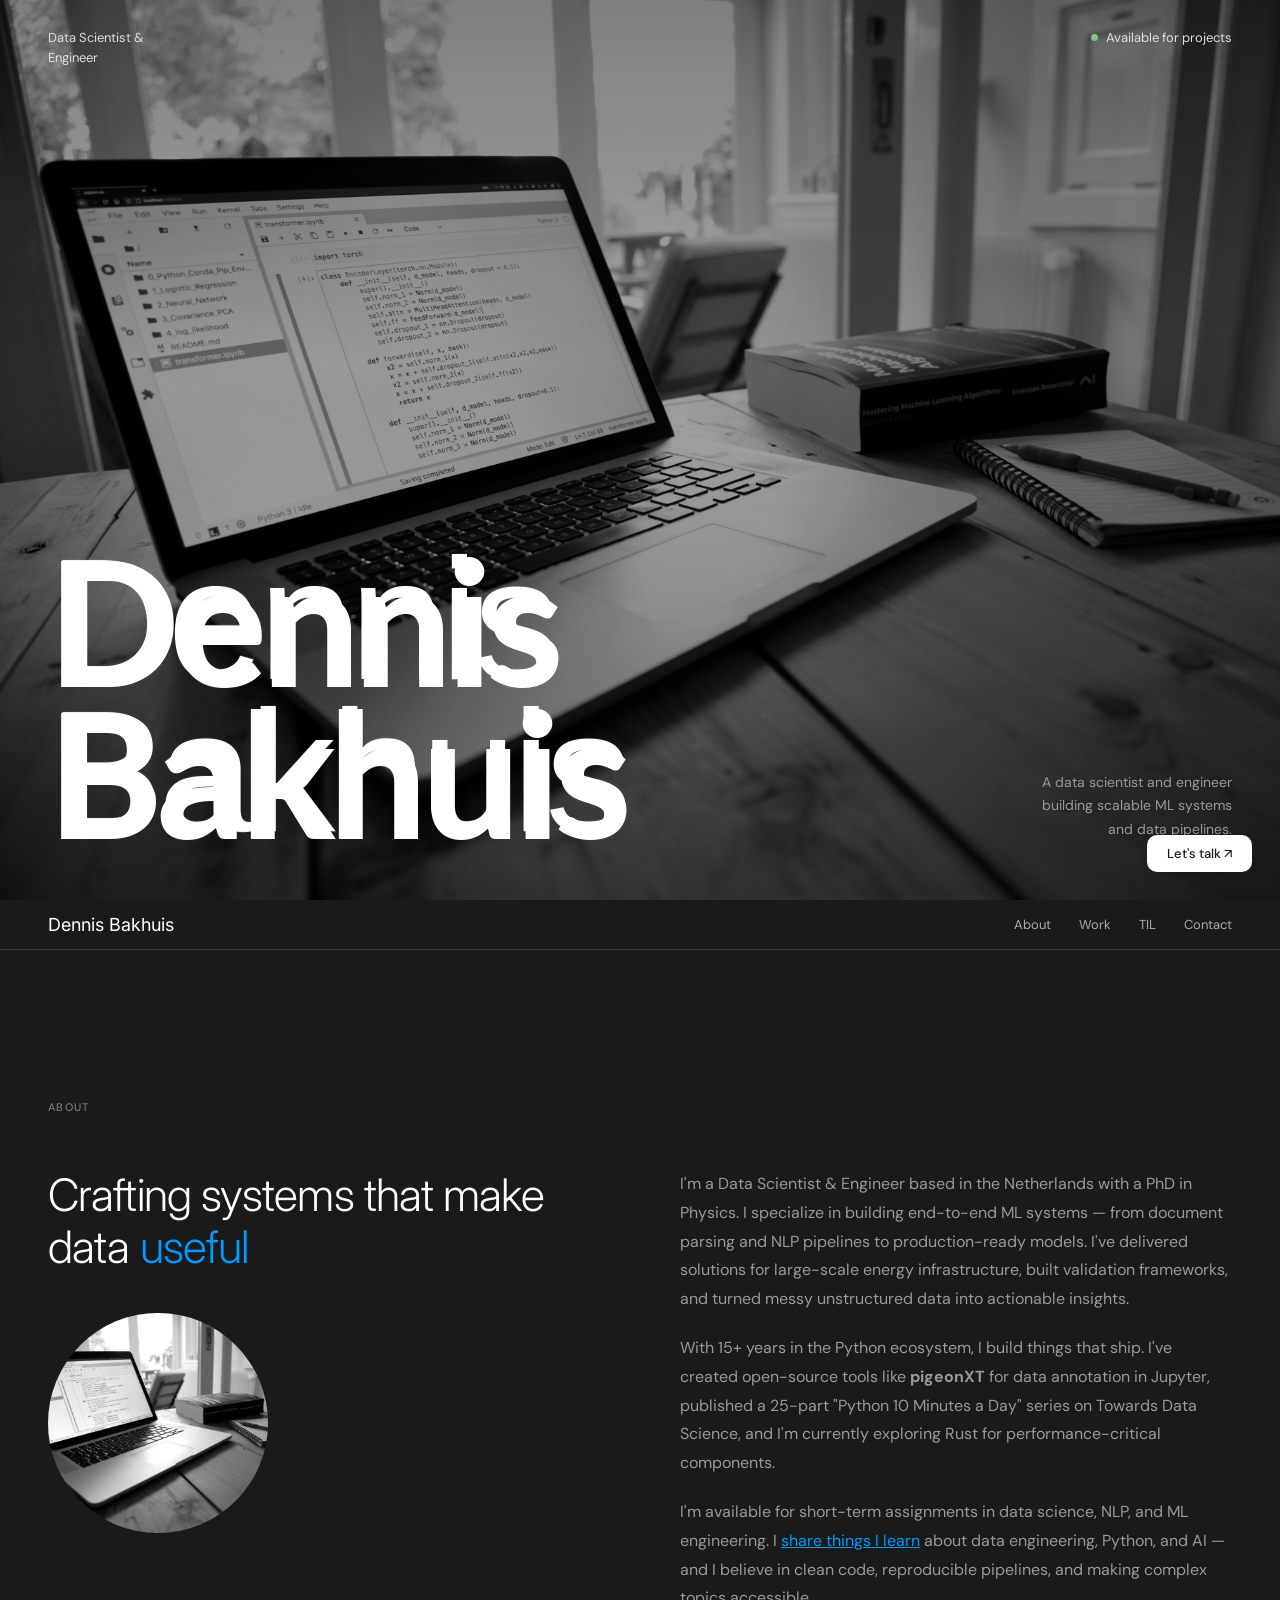
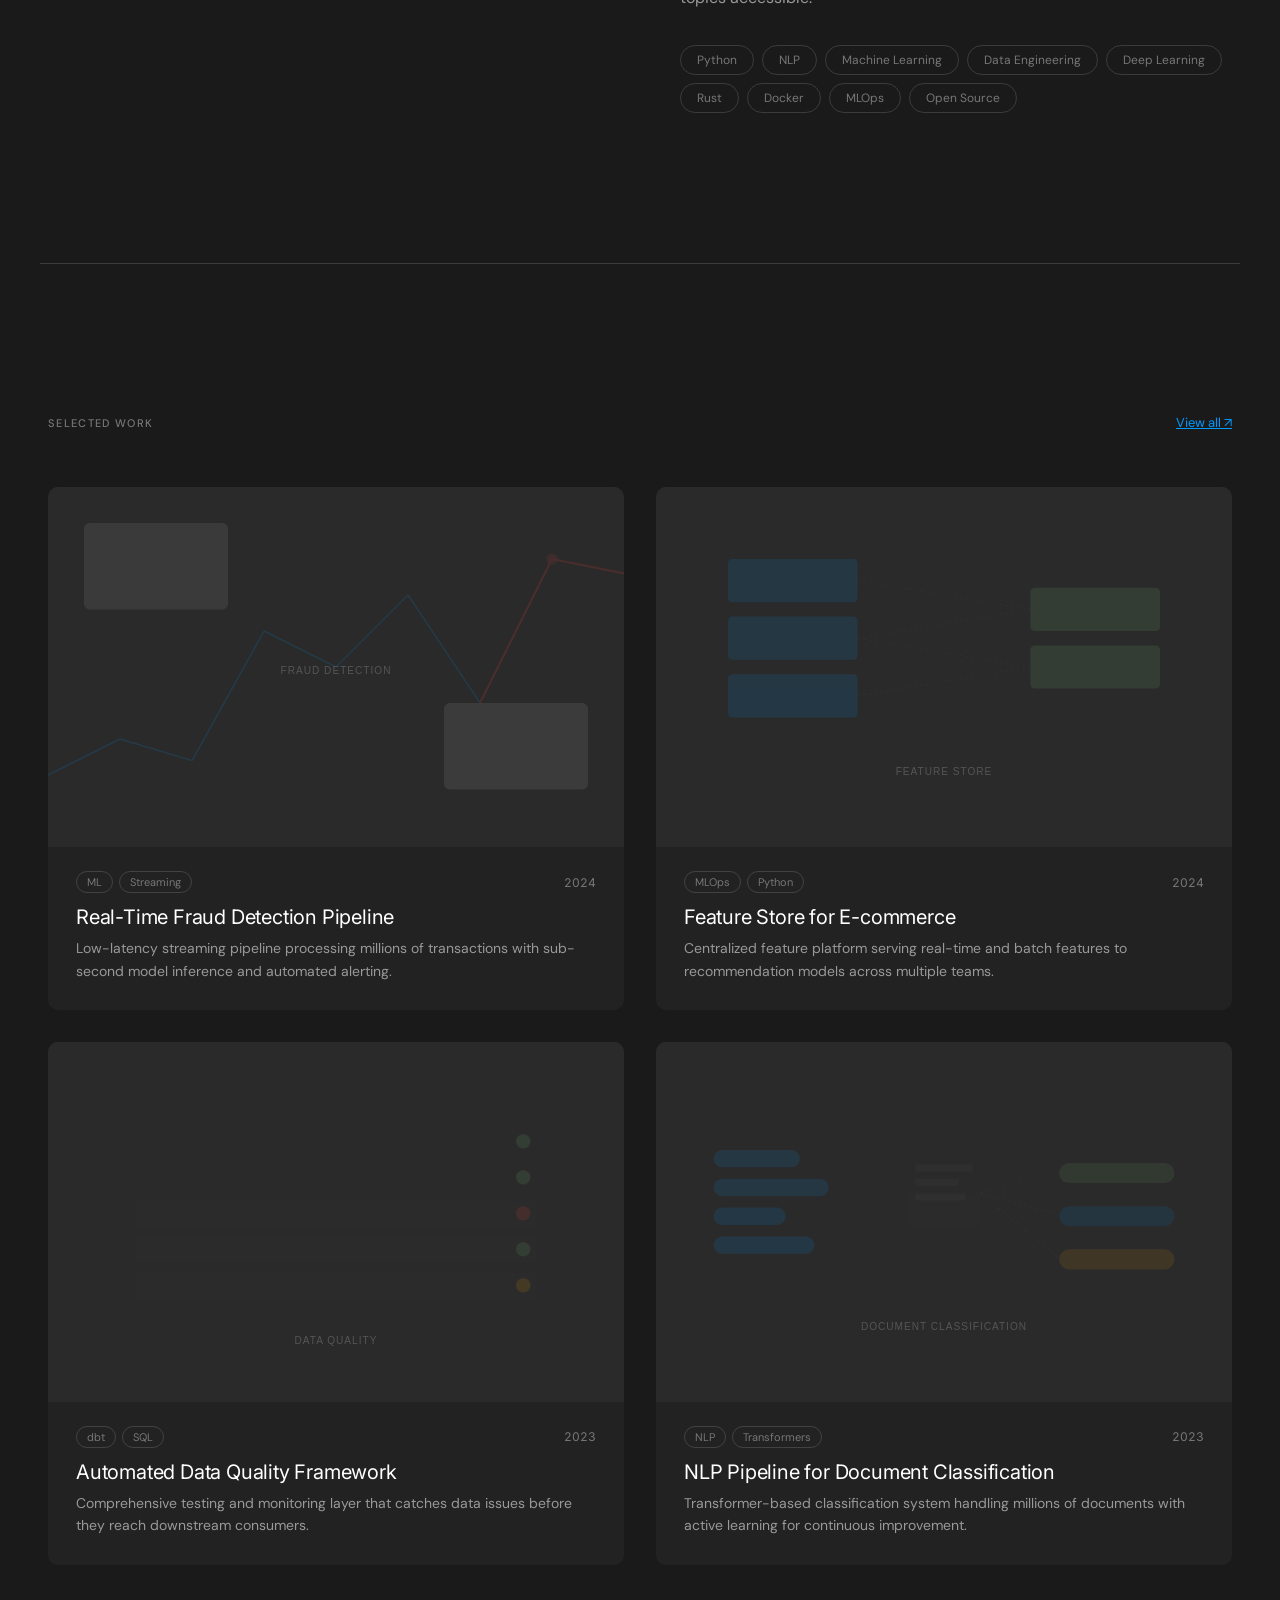
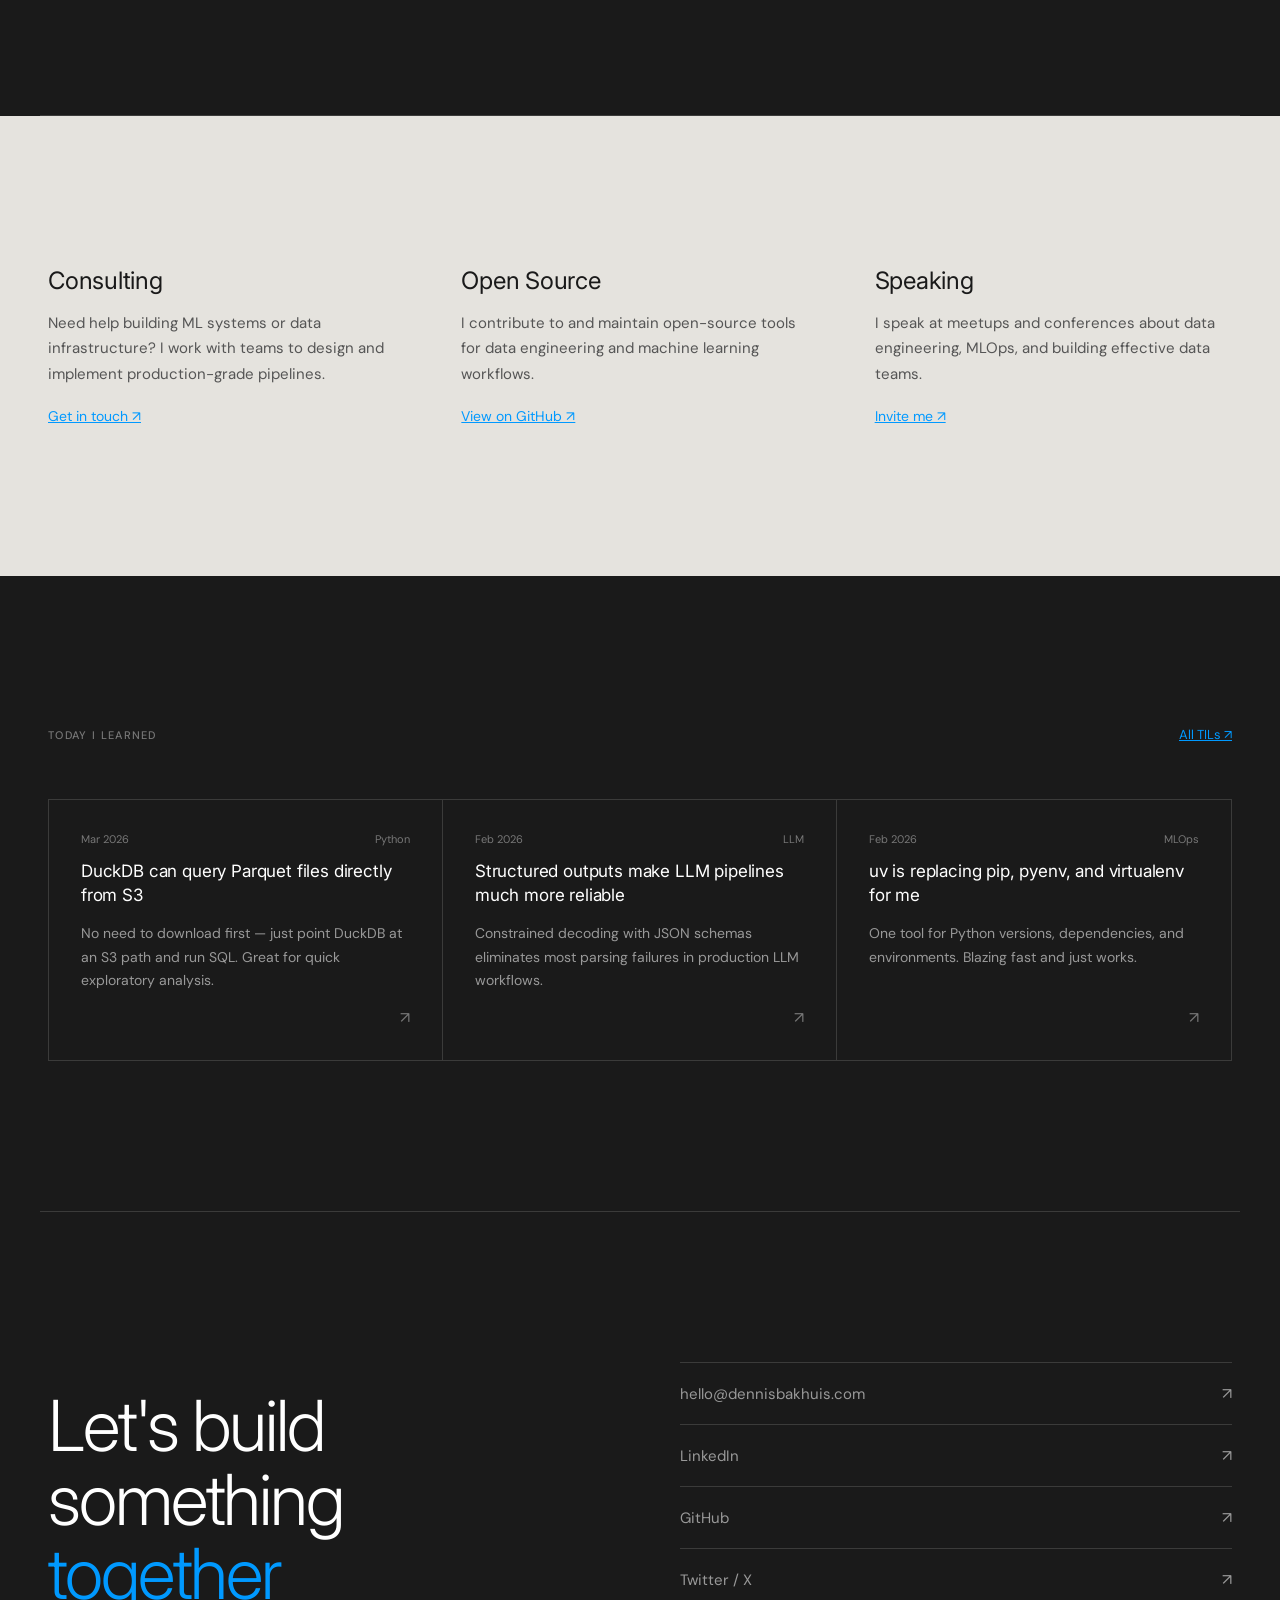
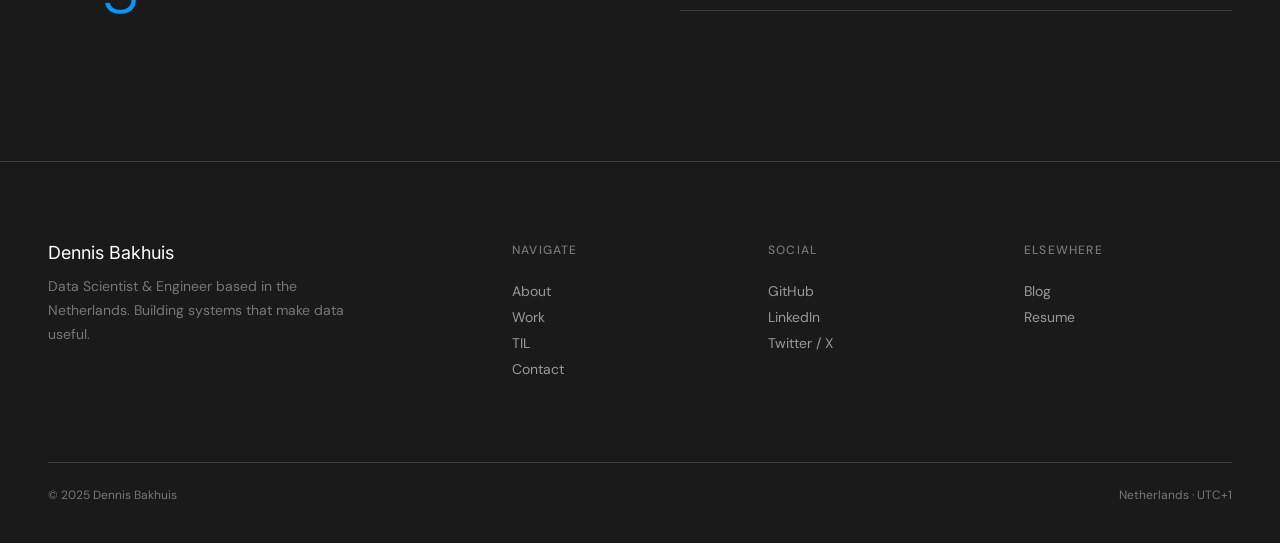
==== commit 4bd4547c: "Fix floating name font to Lato 900 and improve sparkle visibility - Changed floating-name font from " ====
--- a/index.html
+++ b/index.html
@@ -163,8 +163,6 @@
       flex-direction: column;
       justify-content: space-between;
       padding: 28px 48px 52px;
-      max-width: 1296px;
-      margin: 0 auto;
       opacity: 0;
       animation: fadeIn 0.8s ease 2.1s forwards;
     }
@@ -179,7 +177,8 @@
       top: 0;
       left: 0;
       z-index: 200;
-      font-family: 'Inter', sans-serif;
+      font-family: 'Lato', sans-serif;
+      font-weight: 900;
       letter-spacing: -0.03em;
       color: var(--text);
       pointer-events: none;
@@ -200,6 +199,49 @@
 
     body.fn-active .nav-name {
       visibility: hidden;
+    }
+
+    /* ── Sparkle effect ── */
+    @keyframes sparkle {
+      0%   { opacity: 0; transform: scale(0) rotate(0deg); }
+      50%  { opacity: 1; transform: scale(1) rotate(180deg); }
+      100% { opacity: 0; transform: scale(0) rotate(360deg); }
+    }
+
+    .sparkle-particle {
+      position: absolute;
+      width: 4px;
+      height: 4px;
+      pointer-events: none;
+      z-index: 201;
+    }
+
+    .sparkle-particle::before,
+    .sparkle-particle::after {
+      content: '';
+      position: absolute;
+      background: var(--text);
+      border-radius: 1px;
+    }
+
+    .sparkle-particle::before {
+      width: 100%;
+      height: 1px;
+      top: 50%;
+      left: 0;
+      transform: translateY(-50%);
+    }
+
+    .sparkle-particle::after {
+      width: 1px;
+      height: 100%;
+      left: 50%;
+      top: 0;
+      transform: translateX(-50%);
+    }
+
+    .sparkle-particle.active {
+      animation: sparkle 0.6s ease-out forwards;
     }
 
     /* ── Status bar ── */
@@ -1165,6 +1207,42 @@
       // Init when hero-inner starts fading in (matches fadeIn animation timing)
       setTimeout(init, 2100);
     })();
+
+    // ── Sparkle effect on floating name ──
+    (function() {
+      var fn = document.querySelector('.floating-name');
+      function sparkle() {
+        var rect = fn.getBoundingClientRect();
+        if (rect.width === 0) return;
+        // Determine if name is large (hero) or small (nav)
+        var isLarge = rect.height > 60;
+        var count = isLarge ? (6 + Math.floor(Math.random() * 5)) : (3 + Math.floor(Math.random() * 2));
+        var baseSize = isLarge ? 5 : 2;
+        var sizeRange = isLarge ? 6 : 2;
+        var particleOpacity = isLarge ? 0.9 : 0.4;
+        for (var i = 0; i < count; i++) {
+          (function(delay) {
+            setTimeout(function() {
+              var p = document.createElement('div');
+              p.className = 'sparkle-particle';
+              p.style.left = (rect.left + Math.random() * rect.width) + 'px';
+              p.style.top  = (rect.top  + Math.random() * rect.height) + 'px';
+              p.style.position = 'fixed';
+              var size = baseSize + Math.random() * sizeRange;
+              p.style.width  = size + 'px';
+              p.style.height = size + 'px';
+              p.style.opacity = particleOpacity;
+              document.body.appendChild(p);
+              requestAnimationFrame(function() { p.classList.add('active'); });
+              setTimeout(function() { p.remove(); }, 700);
+            }, delay);
+          })(i * 100 + Math.random() * 80);
+        }
+      }
+      // First sparkle after intro animation finishes
+      setTimeout(sparkle, 3000);
+      setInterval(sparkle, 15000);
+    })();
   </script>
 
 </body>
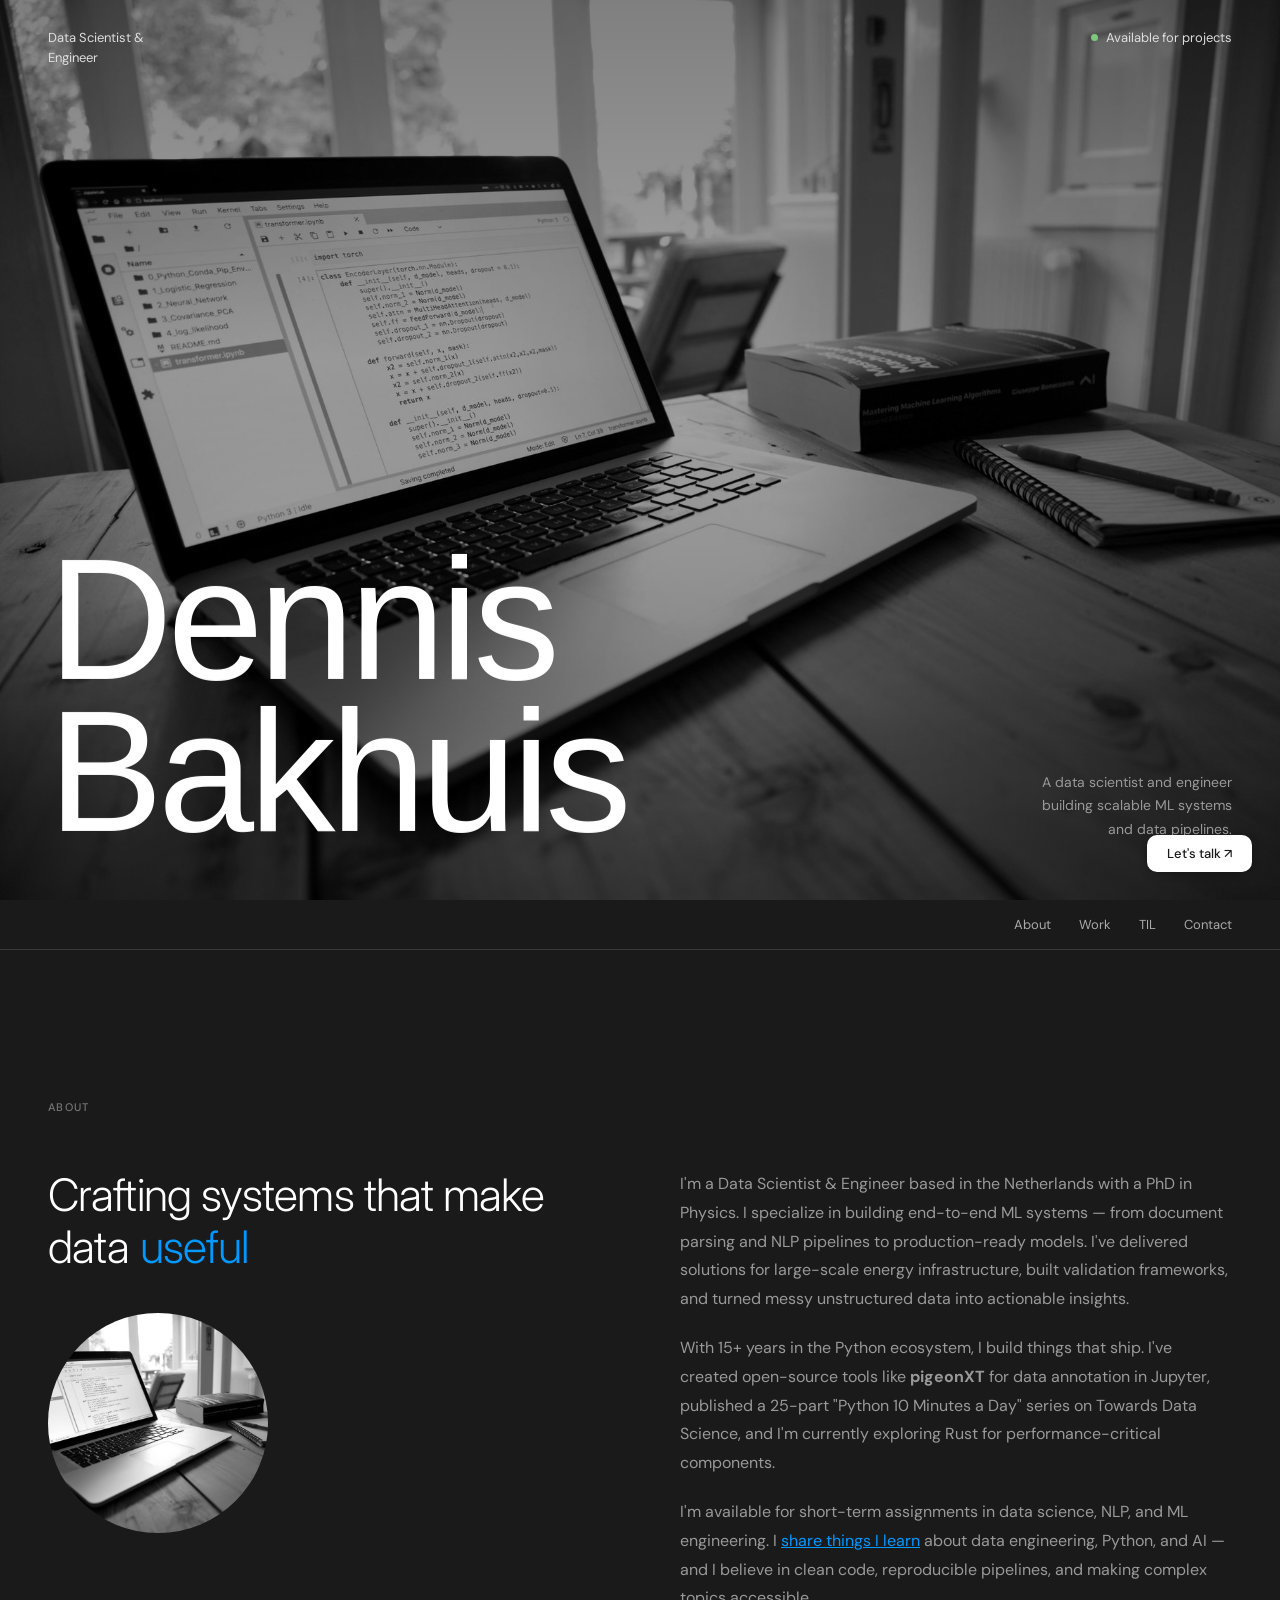
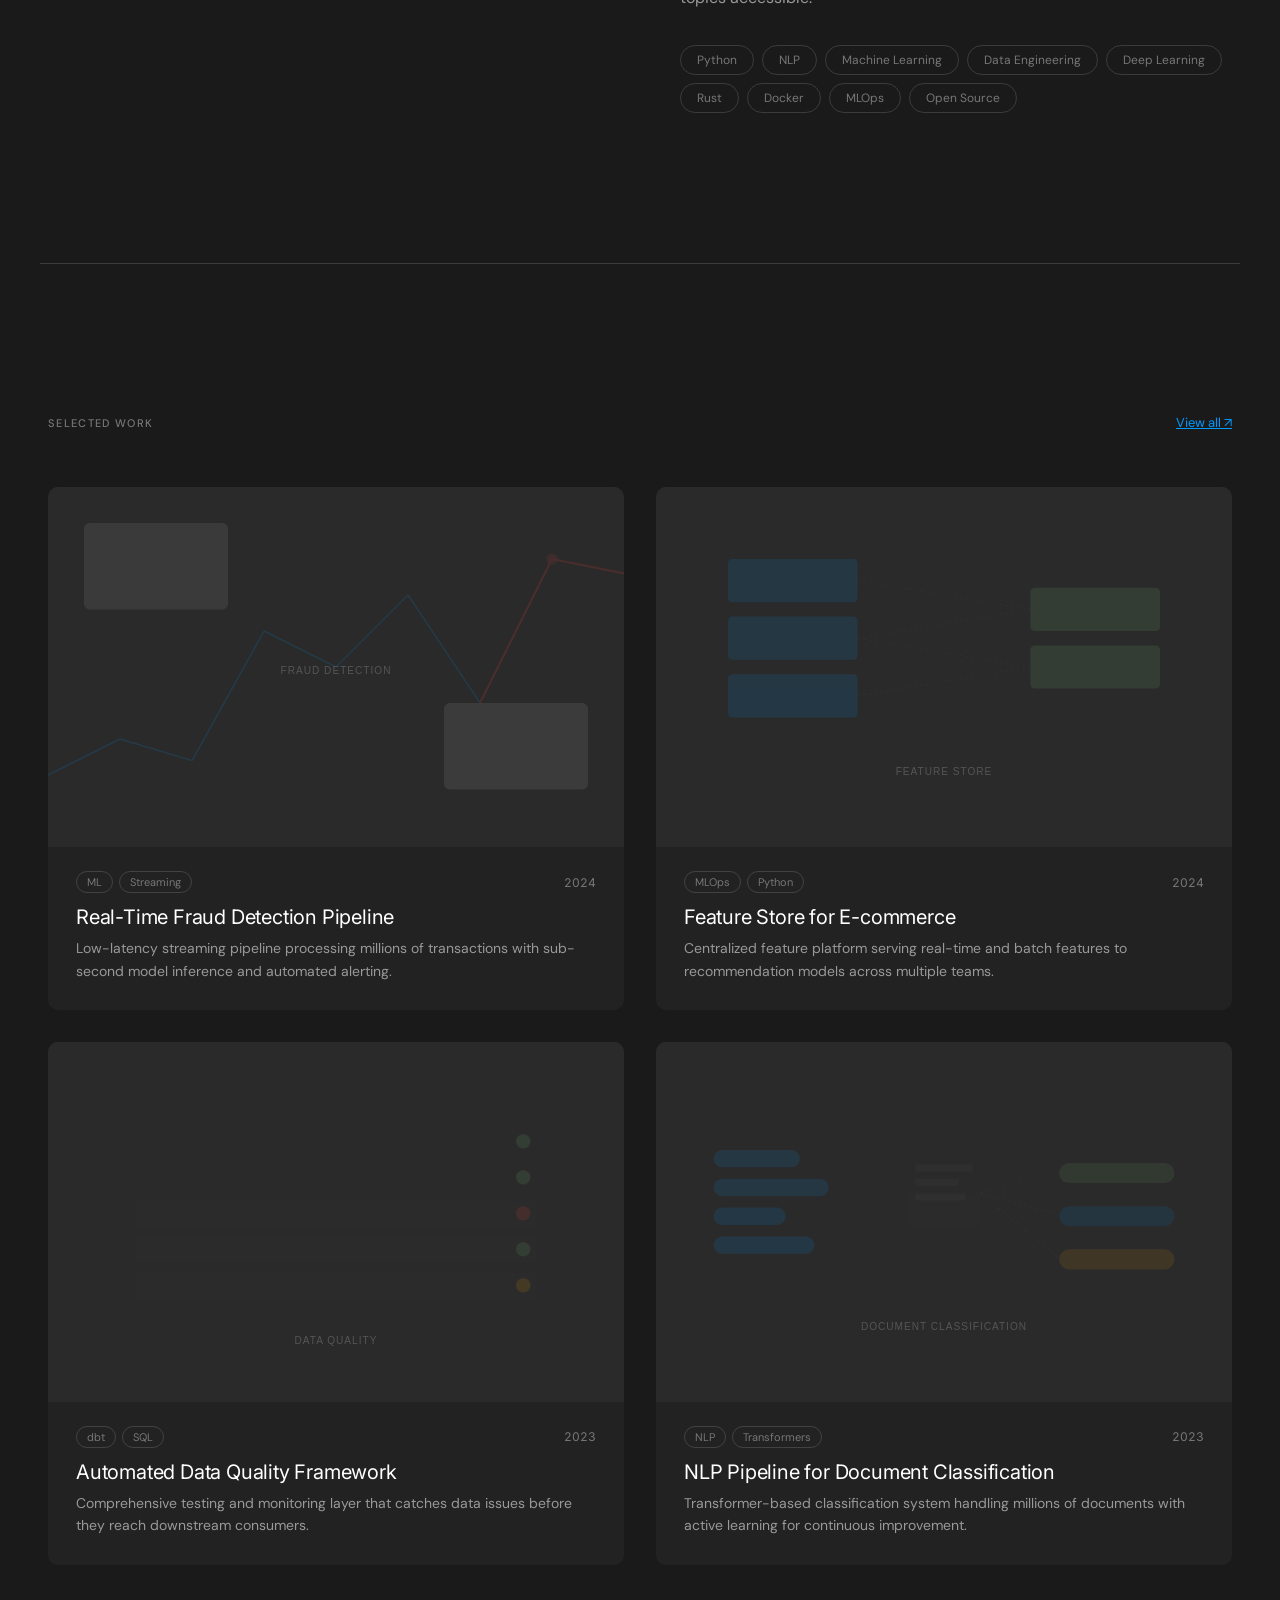
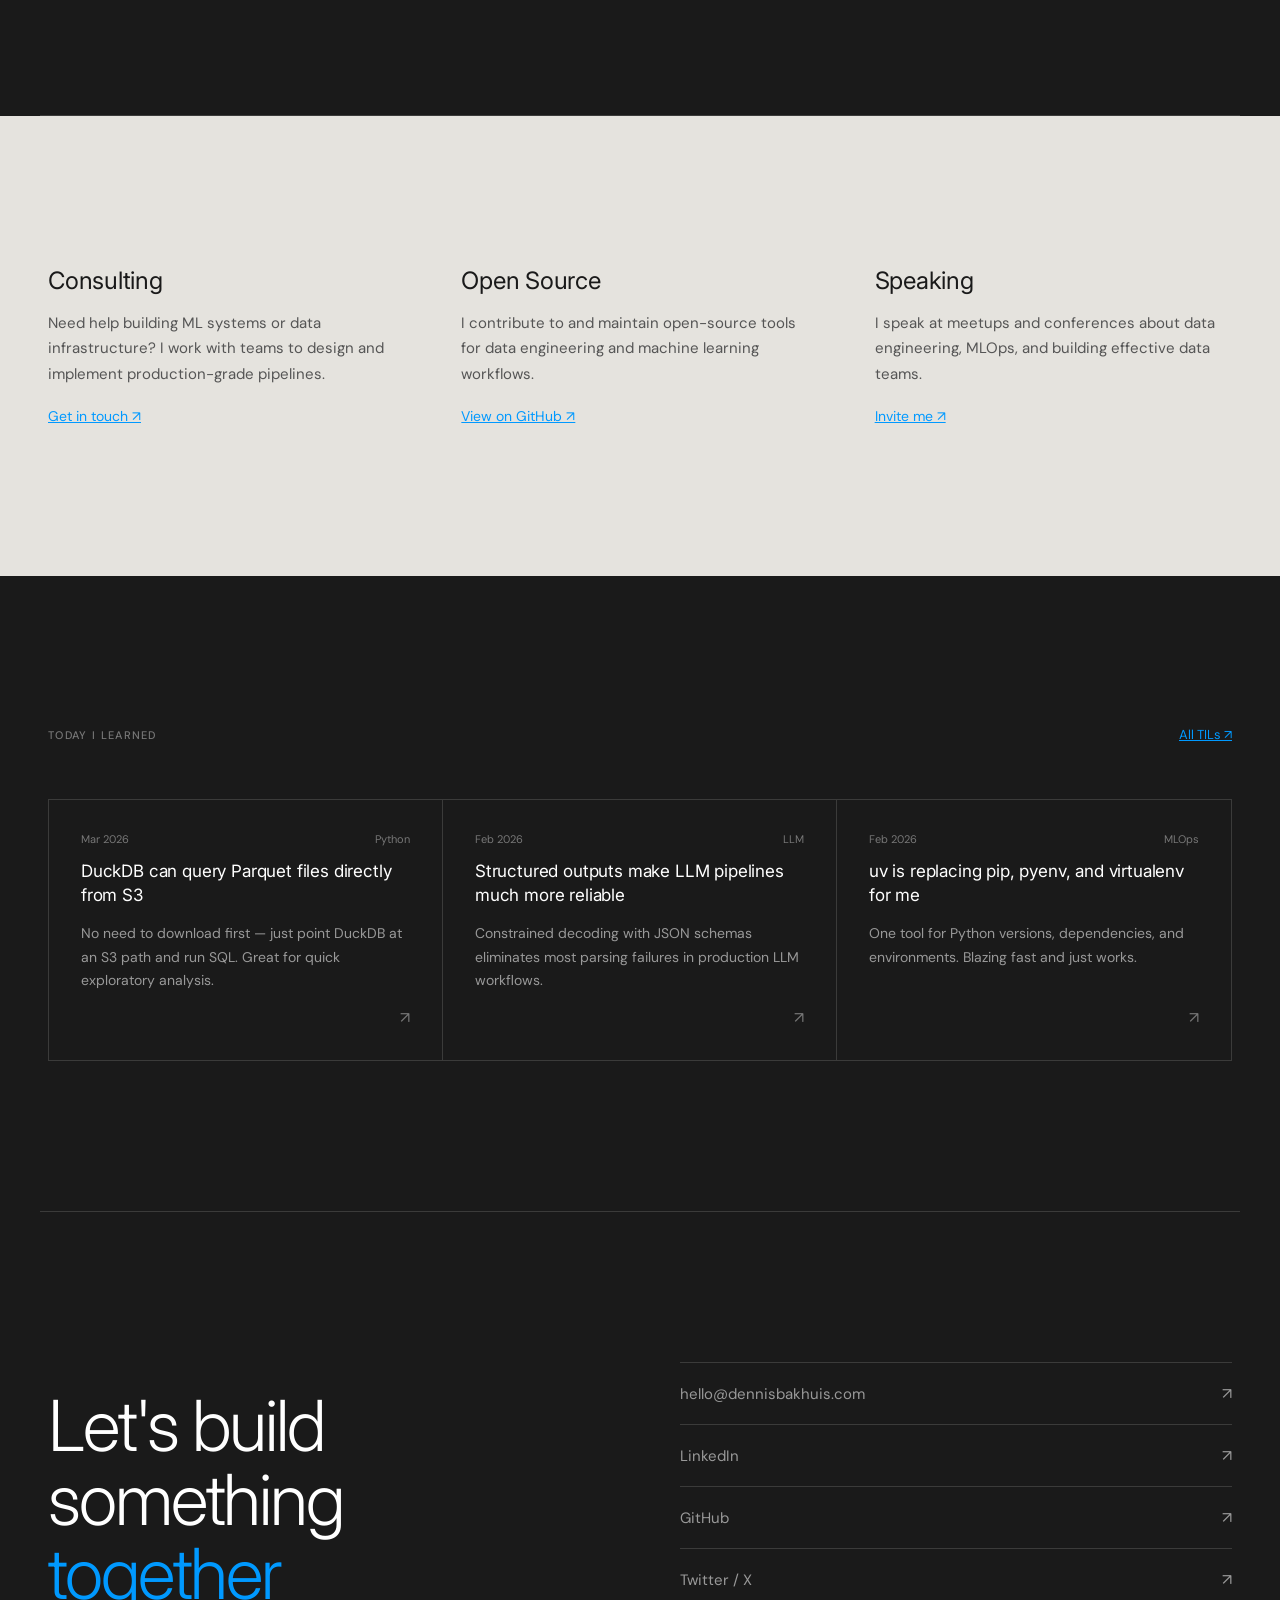
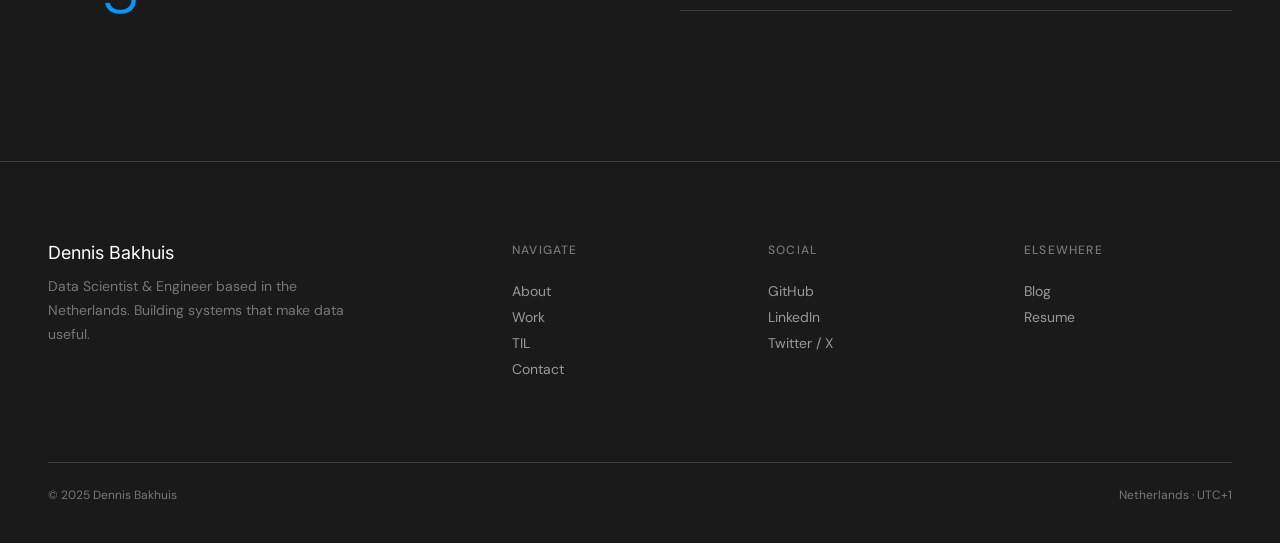
==== commit 91d9c092: "Replace sparkle particles with horizontal yellow glint sweep Co-Authored-By: Claude Opus 4.6 <norepl" ====
--- a/index.html
+++ b/index.html
@@ -201,47 +201,36 @@
       visibility: hidden;
     }
 
-    /* ── Sparkle effect ── */
-    @keyframes sparkle {
-      0%   { opacity: 0; transform: scale(0) rotate(0deg); }
-      50%  { opacity: 1; transform: scale(1) rotate(180deg); }
-      100% { opacity: 0; transform: scale(0) rotate(360deg); }
-    }
-
-    .sparkle-particle {
+    /* ── Flash/glint effect ── */
+    @keyframes glint-sweep {
+      0%   { left: -8%; opacity: 0; }
+      10%  { opacity: 1; }
+      90%  { opacity: 1; }
+      100% { left: 108%; opacity: 0; }
+    }
+
+    .glint-line {
       position: absolute;
-      width: 4px;
-      height: 4px;
+      top: 0;
+      width: 3px;
+      height: 100%;
+      background: linear-gradient(to bottom, transparent 0%, #f5c542 20%, #ffe066 50%, #f5c542 80%, transparent 100%);
+      border-radius: 2px;
       pointer-events: none;
       z-index: 201;
-    }
-
-    .sparkle-particle::before,
-    .sparkle-particle::after {
-      content: '';
-      position: absolute;
-      background: var(--text);
-      border-radius: 1px;
-    }
-
-    .sparkle-particle::before {
-      width: 100%;
-      height: 1px;
-      top: 50%;
-      left: 0;
-      transform: translateY(-50%);
-    }
-
-    .sparkle-particle::after {
-      width: 1px;
-      height: 100%;
-      left: 50%;
-      top: 0;
-      transform: translateX(-50%);
-    }
-
-    .sparkle-particle.active {
-      animation: sparkle 0.6s ease-out forwards;
+      opacity: 0;
+      filter: blur(0.5px);
+      box-shadow: 0 0 6px 1px rgba(245, 197, 66, 0.4);
+    }
+
+    .glint-line.active {
+      animation: glint-sweep 0.6s ease-in-out forwards;
+    }
+
+    .glint-line.small {
+      width: 2px;
+      filter: blur(0.3px);
+      box-shadow: 0 0 3px 1px rgba(245, 197, 66, 0.25);
     }
 
     /* ── Status bar ── */
@@ -1208,40 +1197,39 @@
       setTimeout(init, 2100);
     })();
 
-    // ── Sparkle effect on floating name ──
+    // ── Flash/glint effect on floating name ──
     (function() {
       var fn = document.querySelector('.floating-name');
-      function sparkle() {
+      function glint() {
         var rect = fn.getBoundingClientRect();
         if (rect.width === 0) return;
-        // Determine if name is large (hero) or small (nav)
         var isLarge = rect.height > 60;
-        var count = isLarge ? (6 + Math.floor(Math.random() * 5)) : (3 + Math.floor(Math.random() * 2));
-        var baseSize = isLarge ? 5 : 2;
-        var sizeRange = isLarge ? 6 : 2;
-        var particleOpacity = isLarge ? 0.9 : 0.4;
-        for (var i = 0; i < count; i++) {
-          (function(delay) {
-            setTimeout(function() {
-              var p = document.createElement('div');
-              p.className = 'sparkle-particle';
-              p.style.left = (rect.left + Math.random() * rect.width) + 'px';
-              p.style.top  = (rect.top  + Math.random() * rect.height) + 'px';
-              p.style.position = 'fixed';
-              var size = baseSize + Math.random() * sizeRange;
-              p.style.width  = size + 'px';
-              p.style.height = size + 'px';
-              p.style.opacity = particleOpacity;
-              document.body.appendChild(p);
-              requestAnimationFrame(function() { p.classList.add('active'); });
-              setTimeout(function() { p.remove(); }, 700);
-            }, delay);
-          })(i * 100 + Math.random() * 80);
-        }
+        var line = document.createElement('div');
+        line.className = 'glint-line' + (isLarge ? '' : ' small');
+        line.style.position = 'fixed';
+        line.style.top = rect.top + 'px';
+        line.style.height = rect.height + 'px';
+        line.style.left = (rect.left - 10) + 'px';
+        // Override animation to sweep across the actual text width
+        var dist = rect.width + 20;
+        line.style.setProperty('--sweep-dist', dist + 'px');
+        line.style.animation = 'none';
+        document.body.appendChild(line);
+        // Custom keyframes scoped to current size
+        line.style.left = (rect.left - 10) + 'px';
+        line.animate([
+          { left: (rect.left - 10) + 'px', opacity: 0 },
+          { left: (rect.left + rect.width * 0.05) + 'px', opacity: isLarge ? 1 : 0.5, offset: 0.1 },
+          { left: (rect.left + rect.width * 0.95) + 'px', opacity: isLarge ? 1 : 0.5, offset: 0.9 },
+          { left: (rect.left + rect.width + 10) + 'px', opacity: 0 }
+        ], {
+          duration: isLarge ? 600 : 400,
+          easing: 'ease-in-out',
+          fill: 'forwards'
+        }).onfinish = function() { line.remove(); };
       }
-      // First sparkle after intro animation finishes
-      setTimeout(sparkle, 3000);
-      setInterval(sparkle, 15000);
+      setTimeout(glint, 3000);
+      setInterval(glint, 15000);
     })();
   </script>
 
